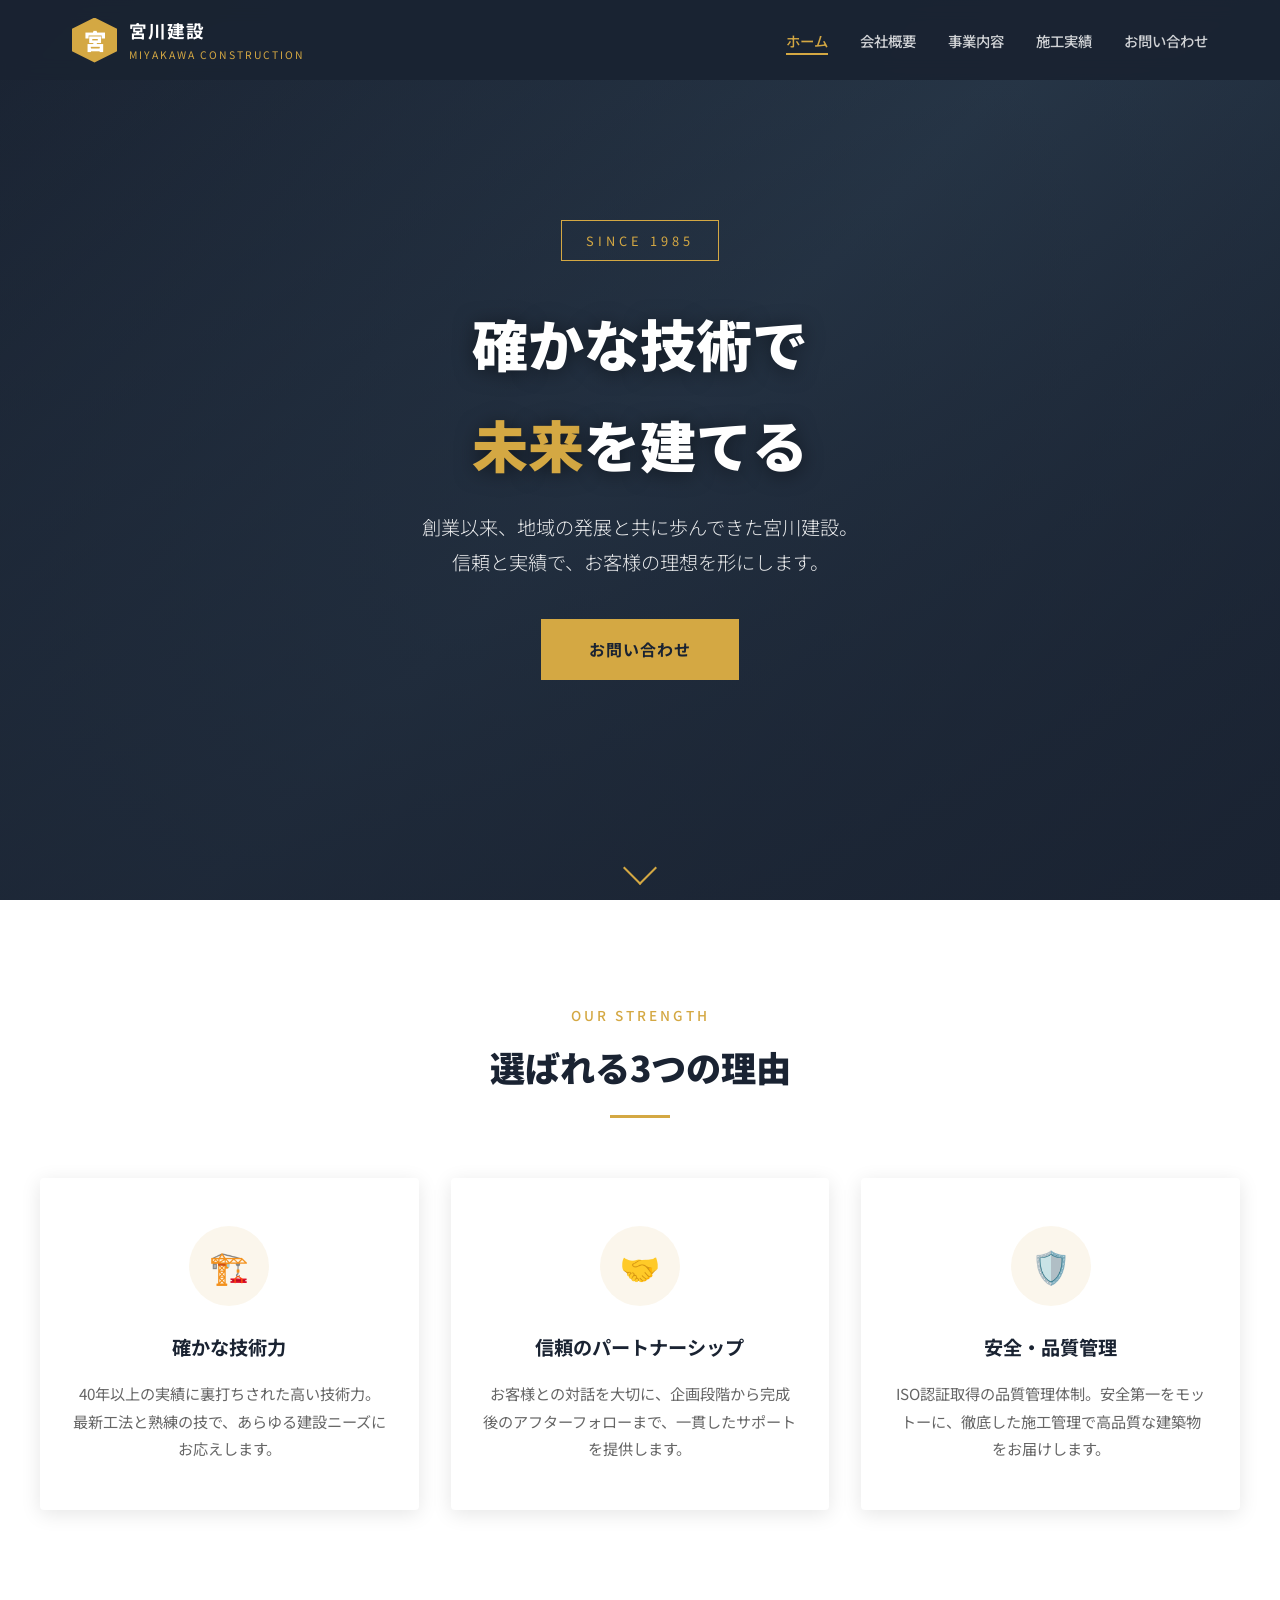
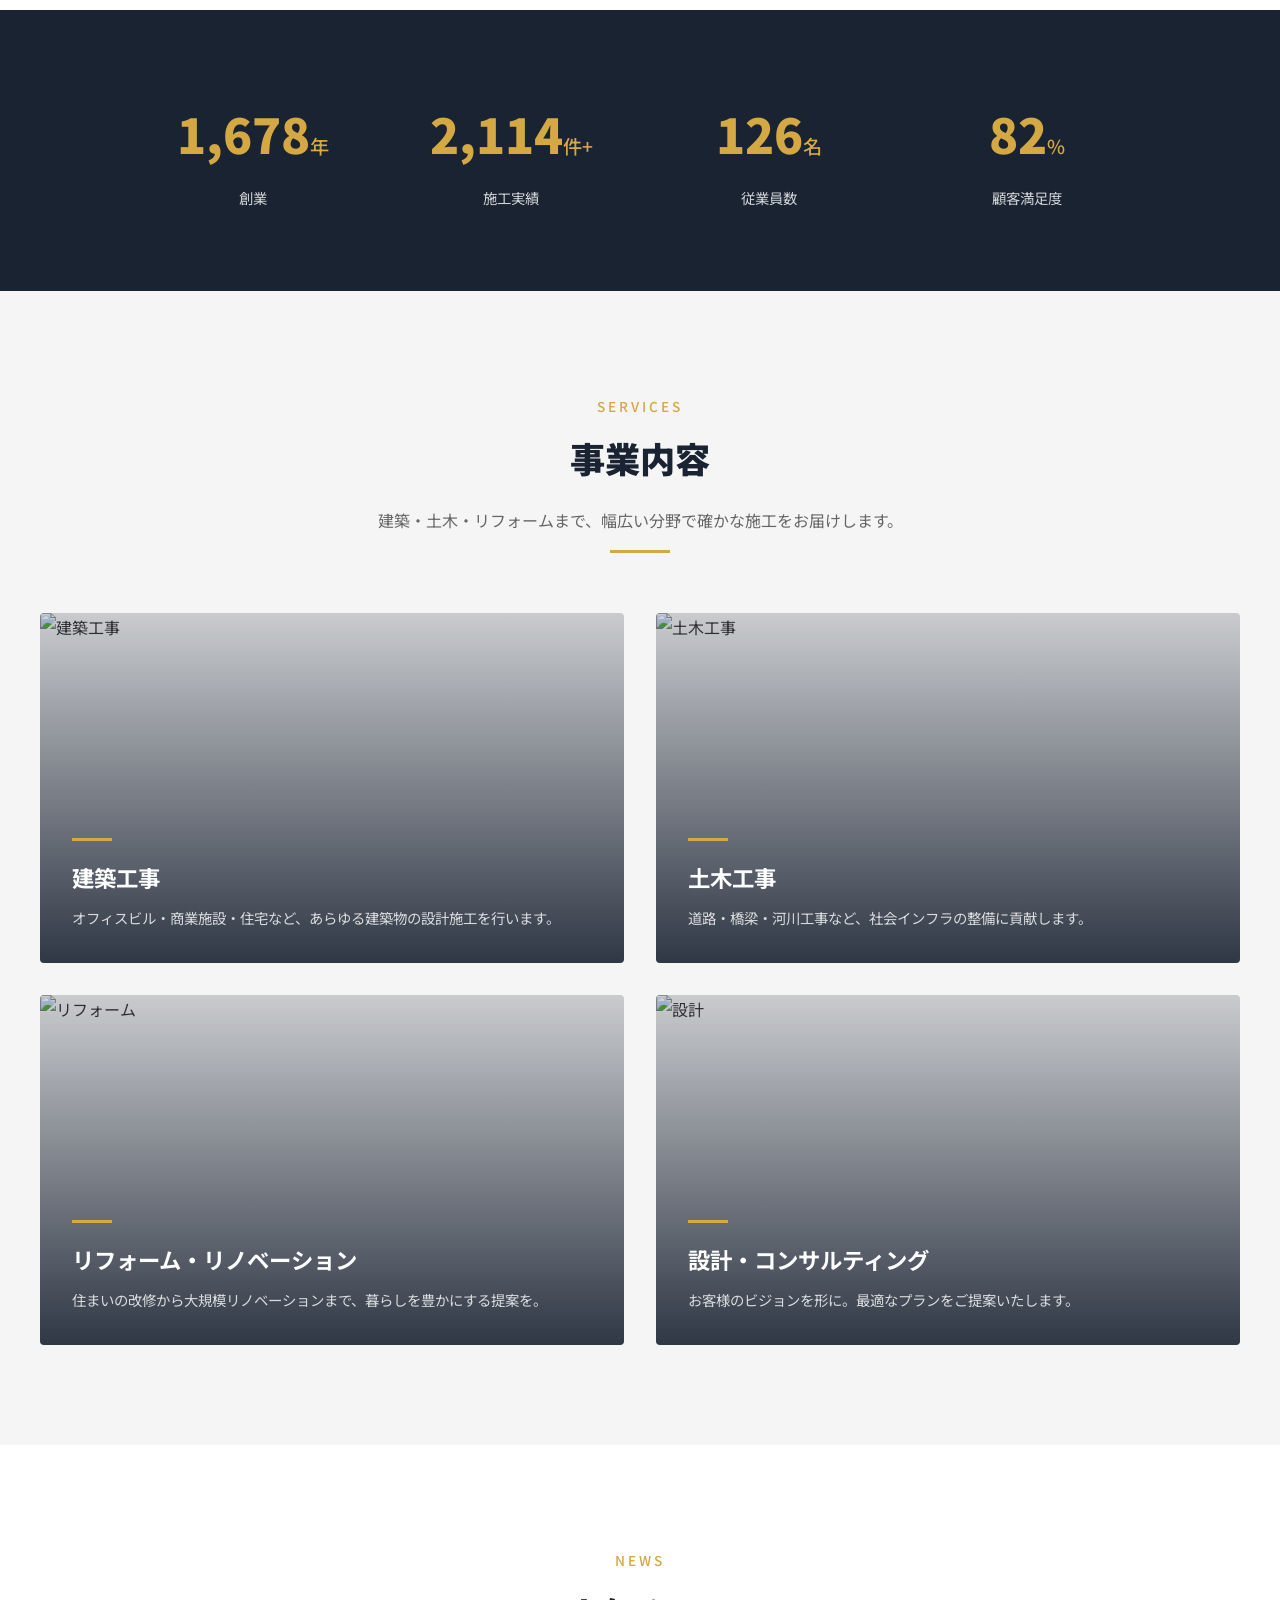
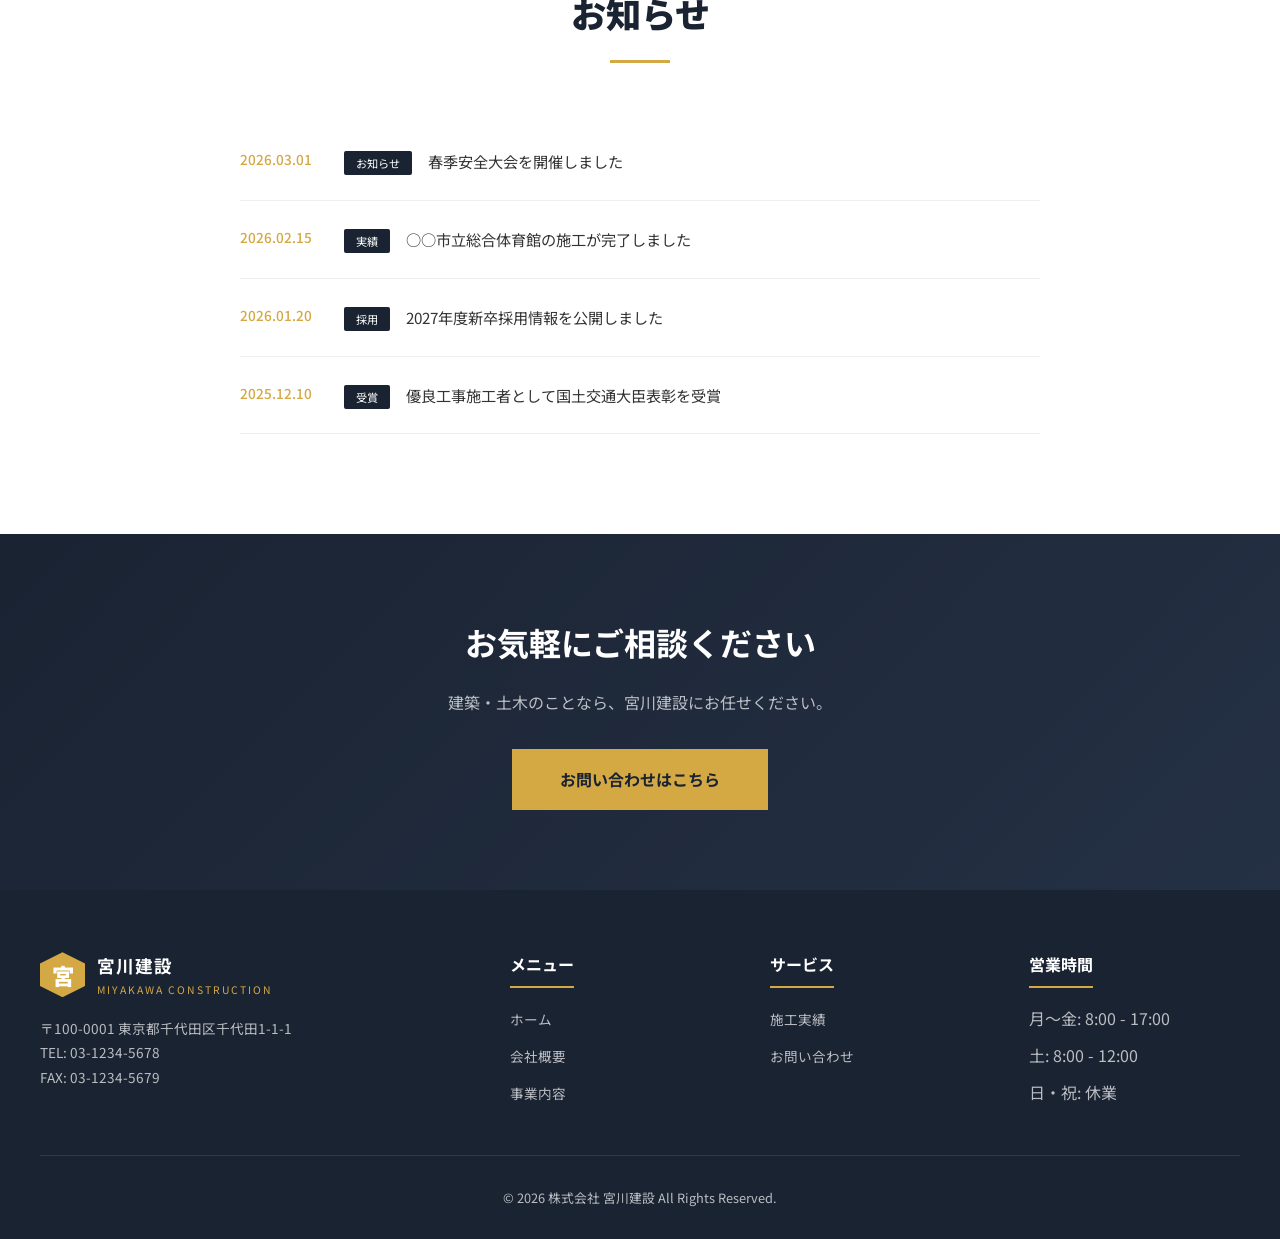
==== index.html @ 2061bc60 "建設業企業サイト - 宮川建設 初期構築" ====
<!DOCTYPE html>
<html lang="ja">
<head>
  <meta charset="UTF-8">
  <meta name="viewport" content="width=device-width, initial-scale=1.0">
  <title>株式会社 宮川建設 | 信頼と実績の建設パートナー</title>
  <meta name="description" content="株式会社宮川建設は、建築工事・土木工事・リフォームを手がける総合建設会社です。確かな技術と信頼で、お客様の理想を形にします。">
  <link rel="stylesheet" href="style.css">
</head>
<body>
  <!-- Loading -->
  <div class="loading-screen"><div class="loader"></div></div>

  <!-- Header -->
  <header>
    <div class="header-inner">
      <a href="index.html" class="logo">
        <div class="logo-icon">宮</div>
        <div>
          <div class="logo-text">宮川建設</div>
          <div class="logo-sub">MIYAKAWA CONSTRUCTION</div>
        </div>
      </a>
      <button class="hamburger" aria-label="メニュー">
        <span></span><span></span><span></span>
      </button>
      <nav>
        <ul>
          <li><a href="index.html">ホーム</a></li>
          <li><a href="about.html">会社概要</a></li>
          <li><a href="services.html">事業内容</a></li>
          <li><a href="works.html">施工実績</a></li>
          <li><a href="contact.html">お問い合わせ</a></li>
        </ul>
      </nav>
    </div>
  </header>

  <!-- Hero -->
  <section class="hero">
    <div class="hero-bg"></div>
    <video class="hero-video" autoplay muted loop playsinline poster="https://images.unsplash.com/photo-1504307651254-35680f356dfd?w=1920&q=80">
      <source src="https://cdn.coverr.co/videos/coverr-aerial-view-of-a-construction-site-1573/1080p.mp4" type="video/mp4">
    </video>
    <div class="hero-content">
      <div class="hero-label">SINCE 1985</div>
      <h1>確かな技術で<br><span>未来</span>を建てる</h1>
      <p>創業以来、地域の発展と共に歩んできた宮川建設。<br>信頼と実績で、お客様の理想を形にします。</p>
      <a href="contact.html" class="hero-btn">お問い合わせ</a>
    </div>
    <div class="scroll-indicator"><span></span></div>
  </section>

  <!-- Features -->
  <section>
    <div class="container">
      <div class="section-header fade-in">
        <div class="section-label">OUR STRENGTH</div>
        <h2>選ばれる3つの理由</h2>
        <div class="section-divider"></div>
      </div>
      <div class="features-grid">
        <div class="feature-card fade-in">
          <div class="feature-icon">🏗️</div>
          <h3>確かな技術力</h3>
          <p>40年以上の実績に裏打ちされた高い技術力。最新工法と熟練の技で、あらゆる建設ニーズにお応えします。</p>
        </div>
        <div class="feature-card fade-in">
          <div class="feature-icon">🤝</div>
          <h3>信頼のパートナーシップ</h3>
          <p>お客様との対話を大切に、企画段階から完成後のアフターフォローまで、一貫したサポートを提供します。</p>
        </div>
        <div class="feature-card fade-in">
          <div class="feature-icon">🛡️</div>
          <h3>安全・品質管理</h3>
          <p>ISO認証取得の品質管理体制。安全第一をモットーに、徹底した施工管理で高品質な建築物をお届けします。</p>
        </div>
      </div>
    </div>
  </section>

  <!-- Stats -->
  <section class="stats-section">
    <div class="stats-grid">
      <div class="stat-item fade-in">
        <div class="stat-number" data-target="1985"><span class="count">0</span><span class="unit">年</span></div>
        <div class="stat-label">創業</div>
      </div>
      <div class="stat-item fade-in">
        <div class="stat-number" data-target="2500"><span class="count">0</span><span class="unit">件+</span></div>
        <div class="stat-label">施工実績</div>
      </div>
      <div class="stat-item fade-in">
        <div class="stat-number" data-target="150"><span class="count">0</span><span class="unit">名</span></div>
        <div class="stat-label">従業員数</div>
      </div>
      <div class="stat-item fade-in">
        <div class="stat-number" data-target="98"><span class="count">0</span><span class="unit">%</span></div>
        <div class="stat-label">顧客満足度</div>
      </div>
    </div>
  </section>

  <!-- Services Preview -->
  <section class="bg-light">
    <div class="container">
      <div class="section-header fade-in">
        <div class="section-label">SERVICES</div>
        <h2>事業内容</h2>
        <p>建築・土木・リフォームまで、幅広い分野で確かな施工をお届けします。</p>
        <div class="section-divider"></div>
      </div>
      <div class="services-grid">
        <div class="service-card fade-in">
          <img src="https://images.unsplash.com/photo-1541888946425-d81bb19240f5?w=800&q=80" alt="建築工事">
          <div class="service-overlay">
            <div class="gold-line"></div>
            <h3>建築工事</h3>
            <p>オフィスビル・商業施設・住宅など、あらゆる建築物の設計施工を行います。</p>
          </div>
        </div>
        <div class="service-card fade-in">
          <img src="https://images.unsplash.com/photo-1580901368919-7738efb0f228?w=800&q=80" alt="土木工事">
          <div class="service-overlay">
            <div class="gold-line"></div>
            <h3>土木工事</h3>
            <p>道路・橋梁・河川工事など、社会インフラの整備に貢献します。</p>
          </div>
        </div>
        <div class="service-card fade-in">
          <img src="https://images.unsplash.com/photo-1585128903994-9788298932a4?w=800&q=80" alt="リフォーム">
          <div class="service-overlay">
            <div class="gold-line"></div>
            <h3>リフォーム・リノベーション</h3>
            <p>住まいの改修から大規模リノベーションまで、暮らしを豊かにする提案を。</p>
          </div>
        </div>
        <div class="service-card fade-in">
          <img src="https://images.unsplash.com/photo-1504307651254-35680f356dfd?w=800&q=80" alt="設計">
          <div class="service-overlay">
            <div class="gold-line"></div>
            <h3>設計・コンサルティング</h3>
            <p>お客様のビジョンを形に。最適なプランをご提案いたします。</p>
          </div>
        </div>
      </div>
    </div>
  </section>

  <!-- News -->
  <section>
    <div class="container">
      <div class="section-header fade-in">
        <div class="section-label">NEWS</div>
        <h2>お知らせ</h2>
        <div class="section-divider"></div>
      </div>
      <div class="news-list fade-in">
        <div class="news-item">
          <div class="news-date">2026.03.01</div>
          <div><span class="news-tag">お知らせ</span><span class="news-title">春季安全大会を開催しました</span></div>
        </div>
        <div class="news-item">
          <div class="news-date">2026.02.15</div>
          <div><span class="news-tag">実績</span><span class="news-title">○○市立総合体育館の施工が完了しました</span></div>
        </div>
        <div class="news-item">
          <div class="news-date">2026.01.20</div>
          <div><span class="news-tag">採用</span><span class="news-title">2027年度新卒採用情報を公開しました</span></div>
        </div>
        <div class="news-item">
          <div class="news-date">2025.12.10</div>
          <div><span class="news-tag">受賞</span><span class="news-title">優良工事施工者として国土交通大臣表彰を受賞</span></div>
        </div>
      </div>
    </div>
  </section>

  <!-- CTA -->
  <section class="cta-section">
    <div class="container">
      <h2 class="fade-in">お気軽にご相談ください</h2>
      <p class="fade-in">建築・土木のことなら、宮川建設にお任せください。</p>
      <a href="contact.html" class="cta-btn fade-in">お問い合わせはこちら</a>
    </div>
  </section>

  <!-- Footer -->
  <footer>
    <div class="footer-grid">
      <div class="footer-about">
        <a href="index.html" class="logo">
          <div class="logo-icon">宮</div>
          <div>
            <div class="logo-text">宮川建設</div>
            <div class="logo-sub">MIYAKAWA CONSTRUCTION</div>
          </div>
        </a>
        <p>〒100-0001 東京都千代田区千代田1-1-1<br>TEL: 03-1234-5678<br>FAX: 03-1234-5679</p>
      </div>
      <div class="footer-col">
        <h4>メニュー</h4>
        <ul>
          <li><a href="index.html">ホーム</a></li>
          <li><a href="about.html">会社概要</a></li>
          <li><a href="services.html">事業内容</a></li>
        </ul>
      </div>
      <div class="footer-col">
        <h4>サービス</h4>
        <ul>
          <li><a href="works.html">施工実績</a></li>
          <li><a href="contact.html">お問い合わせ</a></li>
        </ul>
      </div>
      <div class="footer-col">
        <h4>営業時間</h4>
        <ul>
          <li>月〜金: 8:00 - 17:00</li>
          <li>土: 8:00 - 12:00</li>
          <li>日・祝: 休業</li>
        </ul>
      </div>
    </div>
    <div class="footer-bottom">
      <p>&copy; 2026 株式会社 宮川建設 All Rights Reserved.</p>
    </div>
  </footer>

  <button class="back-to-top" aria-label="トップへ戻る">▲</button>
  <script src="main.js"></script>
</body>
</html>
---- style.css ----
@import url('https://fonts.googleapis.com/css2?family=Noto+Sans+JP:wght@300;400;500;700;900&display=swap');

:root {
  --navy: #1a2332;
  --navy-light: #243044;
  --gold: #d4a843;
  --gold-light: #e8c96a;
  --white: #ffffff;
  --gray-light: #f5f5f5;
  --gray: #888;
  --text: #333;
  --text-light: #666;
  --shadow: 0 4px 20px rgba(0,0,0,0.1);
  --transition: 0.3s ease;
}

* { margin: 0; padding: 0; box-sizing: border-box; }

html { scroll-behavior: smooth; }

body {
  font-family: 'Noto Sans JP', sans-serif;
  color: var(--text);
  line-height: 1.8;
  overflow-x: hidden;
}

/* ===== LOADING ===== */
.loading-screen {
  position: fixed; top: 0; left: 0; width: 100%; height: 100%;
  background: var(--navy);
  display: flex; align-items: center; justify-content: center;
  z-index: 10000;
  transition: opacity 0.5s, visibility 0.5s;
}
.loading-screen.hidden { opacity: 0; visibility: hidden; }
.loader {
  width: 50px; height: 50px;
  border: 4px solid rgba(212,168,67,0.3);
  border-top-color: var(--gold);
  border-radius: 50%;
  animation: spin 0.8s linear infinite;
}
@keyframes spin { to { transform: rotate(360deg); } }

/* ===== HEADER ===== */
header {
  position: fixed; top: 0; width: 100%; z-index: 1000;
  background: rgba(26,35,50,0.95);
  backdrop-filter: blur(10px);
  transition: var(--transition);
}
header.scrolled { box-shadow: 0 2px 20px rgba(0,0,0,0.3); }

.header-inner {
  max-width: 1200px; margin: 0 auto;
  display: flex; align-items: center; justify-content: space-between;
  padding: 0 2rem; height: 80px;
}

.logo {
  display: flex; align-items: center; gap: 12px;
  text-decoration: none; color: var(--white);
}
.logo-icon {
  width: 45px; height: 45px;
  background: var(--gold);
  display: flex; align-items: center; justify-content: center;
  font-size: 1.4rem; font-weight: 900;
  clip-path: polygon(50% 0%, 100% 25%, 100% 75%, 50% 100%, 0% 75%, 0% 25%);
}
.logo-text { font-size: 1.1rem; font-weight: 700; letter-spacing: 1px; }
.logo-sub { font-size: 0.65rem; color: var(--gold); letter-spacing: 2px; }

nav ul {
  display: flex; list-style: none; gap: 2rem;
}
nav a {
  color: rgba(255,255,255,0.8); text-decoration: none;
  font-size: 0.9rem; font-weight: 500;
  position: relative; transition: var(--transition);
}
nav a::after {
  content: ''; position: absolute; bottom: -4px; left: 0;
  width: 0; height: 2px; background: var(--gold);
  transition: var(--transition);
}
nav a:hover, nav a.active { color: var(--gold); }
nav a:hover::after, nav a.active::after { width: 100%; }

.hamburger {
  display: none; flex-direction: column; gap: 5px;
  background: none; border: none; cursor: pointer; padding: 5px;
}
.hamburger span {
  width: 25px; height: 2px; background: var(--white);
  transition: var(--transition);
}
.hamburger.active span:nth-child(1) { transform: rotate(45deg) translate(5px, 5px); }
.hamburger.active span:nth-child(2) { opacity: 0; }
.hamburger.active span:nth-child(3) { transform: rotate(-45deg) translate(5px, -5px); }

/* ===== HERO ===== */
.hero {
  position: relative; height: 100vh; min-height: 600px;
  display: flex; align-items: center; justify-content: center;
  overflow: hidden; color: var(--white); text-align: center;
}
.hero-bg {
  position: absolute; top: 0; left: 0; width: 100%; height: 100%;
  background: linear-gradient(135deg, #1a2332 0%, #2c3e50 50%, #1a2332 100%);
  z-index: 0;
}
.hero-bg::before {
  content: ''; position: absolute; top: 0; left: 0; width: 100%; height: 100%;
  background: url('https://images.unsplash.com/photo-1504307651254-35680f356dfd?w=1920&q=80') center/cover;
  opacity: 0.4;
}
.hero-bg::after {
  content: ''; position: absolute; top: 0; left: 0; width: 100%; height: 100%;
  background: linear-gradient(to bottom, rgba(26,35,50,0.3), rgba(26,35,50,0.8));
}
.hero-video {
  position: absolute; top: 50%; left: 50%;
  min-width: 100%; min-height: 100%;
  transform: translate(-50%, -50%);
  object-fit: cover; opacity: 0.35; z-index: 0;
}
.hero-content { position: relative; z-index: 1; padding: 0 2rem; }
.hero-label {
  display: inline-block; padding: 8px 24px;
  border: 1px solid var(--gold); color: var(--gold);
  font-size: 0.8rem; letter-spacing: 4px; margin-bottom: 2rem;
}
.hero h1 {
  font-size: 3.5rem; font-weight: 900; margin-bottom: 1rem;
  text-shadow: 0 2px 20px rgba(0,0,0,0.5);
}
.hero h1 span { color: var(--gold); }
.hero p {
  font-size: 1.2rem; font-weight: 300; max-width: 600px;
  margin: 0 auto 2.5rem; opacity: 0.9;
}
.hero-btn {
  display: inline-block; padding: 16px 48px;
  background: var(--gold); color: var(--navy);
  text-decoration: none; font-weight: 700;
  font-size: 1rem; letter-spacing: 1px;
  transition: var(--transition);
}
.hero-btn:hover {
  background: var(--gold-light);
  transform: translateY(-2px);
  box-shadow: 0 8px 25px rgba(212,168,67,0.4);
}
.scroll-indicator {
  position: absolute; bottom: 30px; left: 50%;
  transform: translateX(-50%); z-index: 1;
  animation: bounce 2s infinite;
}
.scroll-indicator span {
  display: block; width: 24px; height: 24px;
  border-right: 2px solid var(--gold);
  border-bottom: 2px solid var(--gold);
  transform: rotate(45deg); margin: -10px;
}
@keyframes bounce {
  0%, 20%, 50%, 80%, 100% { transform: translateX(-50%) translateY(0); }
  40% { transform: translateX(-50%) translateY(-10px); }
  60% { transform: translateX(-50%) translateY(-5px); }
}

/* ===== PAGE HERO ===== */
.page-hero {
  height: 45vh; min-height: 350px;
  display: flex; align-items: center; justify-content: center;
  text-align: center; color: var(--white);
  position: relative; overflow: hidden;
}
.page-hero-bg {
  position: absolute; top: 0; left: 0; width: 100%; height: 100%;
  background: var(--navy); z-index: 0;
}
.page-hero-bg::before {
  content: ''; position: absolute; top: 0; left: 0; width: 100%; height: 100%;
  background-size: cover; background-position: center;
  opacity: 0.3;
}
.page-hero-bg.about::before { background-image: url('https://images.unsplash.com/photo-1486406146926-c627a92ad1ab?w=1920&q=80'); }
.page-hero-bg.services::before { background-image: url('https://images.unsplash.com/photo-1581094794329-c8112a89af12?w=1920&q=80'); }
.page-hero-bg.works::before { background-image: url('https://images.unsplash.com/photo-1503387762-592deb58ef4e?w=1920&q=80'); }
.page-hero-bg.contact::before { background-image: url('https://images.unsplash.com/photo-1497366216548-37526070297c?w=1920&q=80'); }

.page-hero-content { position: relative; z-index: 1; }
.page-hero h1 { font-size: 2.8rem; font-weight: 900; margin-bottom: 0.5rem; }
.page-hero .breadcrumb {
  font-size: 0.9rem; color: var(--gold);
}
.page-hero .breadcrumb a { color: rgba(255,255,255,0.7); text-decoration: none; }
.page-hero .breadcrumb a:hover { color: var(--gold); }

/* ===== SECTIONS ===== */
section { padding: 100px 2rem; }
.section-header { text-align: center; margin-bottom: 60px; }
.section-label {
  display: inline-block; color: var(--gold);
  font-size: 0.85rem; letter-spacing: 3px;
  font-weight: 500; margin-bottom: 8px;
}
.section-header h2 {
  font-size: 2.2rem; font-weight: 900; color: var(--navy);
  margin-bottom: 16px;
}
.section-header p { color: var(--text-light); max-width: 600px; margin: 0 auto; }
.section-divider {
  width: 60px; height: 3px;
  background: var(--gold); margin: 16px auto 0;
}
.container { max-width: 1200px; margin: 0 auto; }

.bg-light { background: var(--gray-light); }
.bg-navy { background: var(--navy); color: var(--white); }
.bg-navy .section-header h2 { color: var(--white); }
.bg-navy .section-header p { color: rgba(255,255,255,0.7); }

/* ===== FEATURES ===== */
.features-grid {
  display: grid; grid-template-columns: repeat(3, 1fr); gap: 2rem;
}
.feature-card {
  background: var(--white); padding: 3rem 2rem;
  text-align: center; box-shadow: var(--shadow);
  transition: var(--transition); border-radius: 4px;
  position: relative; overflow: hidden;
}
.feature-card::before {
  content: ''; position: absolute; top: 0; left: 0;
  width: 100%; height: 4px; background: var(--gold);
  transform: scaleX(0); transition: var(--transition);
}
.feature-card:hover { transform: translateY(-8px); }
.feature-card:hover::before { transform: scaleX(1); }
.feature-icon {
  width: 80px; height: 80px; margin: 0 auto 1.5rem;
  background: rgba(212,168,67,0.1);
  border-radius: 50%; display: flex;
  align-items: center; justify-content: center;
  font-size: 2rem;
}
.feature-card h3 { font-size: 1.2rem; margin-bottom: 1rem; color: var(--navy); }
.feature-card p { color: var(--text-light); font-size: 0.95rem; }

/* ===== STATS ===== */
.stats-section { background: var(--navy); padding: 80px 2rem; }
.stats-grid {
  display: grid; grid-template-columns: repeat(4, 1fr); gap: 2rem;
  max-width: 1000px; margin: 0 auto; text-align: center;
}
.stat-item { color: var(--white); }
.stat-number {
  font-size: 3rem; font-weight: 900; color: var(--gold);
  display: block;
}
.stat-number .unit { font-size: 1.2rem; font-weight: 500; }
.stat-label { font-size: 0.9rem; opacity: 0.8; margin-top: 8px; }

/* ===== NEWS ===== */
.news-list { max-width: 800px; margin: 0 auto; }
.news-item {
  display: flex; gap: 2rem; padding: 1.5rem 0;
  border-bottom: 1px solid #eee;
  transition: var(--transition);
}
.news-item:hover { padding-left: 1rem; }
.news-date { color: var(--gold); font-size: 0.85rem; white-space: nowrap; font-weight: 500; }
.news-tag {
  display: inline-block; padding: 2px 12px;
  background: var(--navy); color: var(--white);
  font-size: 0.7rem; border-radius: 2px; margin-right: 1rem;
}
.news-title { color: var(--text); font-size: 0.95rem; }

/* ===== ABOUT ===== */
.about-grid {
  display: grid; grid-template-columns: 1fr 1fr; gap: 4rem;
  align-items: center; margin-bottom: 80px;
}
.about-image {
  width: 100%; height: 400px; object-fit: cover;
  box-shadow: var(--shadow);
}
.about-text h3 { font-size: 1.5rem; color: var(--navy); margin-bottom: 1rem; }
.about-text p { color: var(--text-light); margin-bottom: 1.5rem; }

.philosophy-grid {
  display: grid; grid-template-columns: repeat(3, 1fr); gap: 2rem;
}
.philosophy-card {
  text-align: center; padding: 2.5rem 1.5rem;
  border: 1px solid #eee; transition: var(--transition);
}
.philosophy-card:hover { border-color: var(--gold); transform: translateY(-4px); }
.philosophy-card .number {
  font-size: 2rem; font-weight: 900; color: var(--gold);
  display: block; margin-bottom: 1rem;
}
.philosophy-card h3 { font-size: 1.1rem; color: var(--navy); margin-bottom: 0.8rem; }
.philosophy-card p { font-size: 0.9rem; color: var(--text-light); }

.timeline { max-width: 700px; margin: 0 auto; position: relative; padding-left: 40px; }
.timeline::before {
  content: ''; position: absolute; left: 15px; top: 0;
  width: 2px; height: 100%; background: var(--gold);
}
.timeline-item { margin-bottom: 2rem; position: relative; }
.timeline-item::before {
  content: ''; position: absolute; left: -33px; top: 6px;
  width: 14px; height: 14px;
  background: var(--gold); border-radius: 50%;
  border: 3px solid var(--white);
  box-shadow: 0 0 0 2px var(--gold);
}
.timeline-year { font-size: 1.1rem; font-weight: 700; color: var(--gold); }
.timeline-text { color: var(--text-light); font-size: 0.95rem; }

/* ===== SERVICES ===== */
.services-grid {
  display: grid; grid-template-columns: repeat(2, 1fr); gap: 2rem;
}
.service-card {
  position: relative; height: 350px; overflow: hidden;
  border-radius: 4px; cursor: pointer;
}
.service-card img {
  width: 100%; height: 100%; object-fit: cover;
  transition: transform 0.6s;
}
.service-card:hover img { transform: scale(1.1); }
.service-overlay {
  position: absolute; top: 0; left: 0; width: 100%; height: 100%;
  background: linear-gradient(to top, rgba(26,35,50,0.9), rgba(26,35,50,0.2));
  display: flex; flex-direction: column;
  justify-content: flex-end; padding: 2rem;
  color: var(--white); transition: var(--transition);
}
.service-card:hover .service-overlay { background: linear-gradient(to top, rgba(26,35,50,0.95), rgba(26,35,50,0.4)); }
.service-overlay h3 { font-size: 1.4rem; margin-bottom: 0.5rem; }
.service-overlay p { font-size: 0.9rem; opacity: 0.8; }
.service-overlay .gold-line {
  width: 40px; height: 3px; background: var(--gold);
  margin-bottom: 1rem; transition: var(--transition);
}
.service-card:hover .gold-line { width: 80px; }

/* ===== WORKS GALLERY ===== */
.works-filter {
  display: flex; justify-content: center; gap: 1rem;
  margin-bottom: 3rem; flex-wrap: wrap;
}
.filter-btn {
  padding: 8px 24px; background: none;
  border: 1px solid #ddd; cursor: pointer;
  font-family: 'Noto Sans JP', sans-serif;
  font-size: 0.9rem; transition: var(--transition);
}
.filter-btn.active, .filter-btn:hover {
  background: var(--navy); color: var(--white); border-color: var(--navy);
}
.works-grid {
  display: grid; grid-template-columns: repeat(3, 1fr); gap: 1.5rem;
}
.work-item {
  position: relative; height: 280px; overflow: hidden;
  border-radius: 4px; cursor: pointer;
}
.work-item img {
  width: 100%; height: 100%; object-fit: cover;
  transition: transform 0.6s;
}
.work-item:hover img { transform: scale(1.1); }
.work-info {
  position: absolute; bottom: 0; left: 0; width: 100%;
  padding: 1.5rem; color: var(--white);
  background: linear-gradient(transparent, rgba(26,35,50,0.9));
  transform: translateY(100%); transition: var(--transition);
}
.work-item:hover .work-info { transform: translateY(0); }
.work-info h3 { font-size: 1rem; margin-bottom: 4px; }
.work-info p { font-size: 0.8rem; color: var(--gold); }

/* ===== CONTACT ===== */
.contact-grid {
  display: grid; grid-template-columns: 1fr 1fr; gap: 4rem;
}
.contact-info-card {
  display: flex; gap: 1rem; margin-bottom: 2rem;
  padding: 1.5rem; background: var(--gray-light);
  border-radius: 4px;
}
.contact-info-card .icon {
  width: 50px; height: 50px; background: var(--navy);
  color: var(--gold); display: flex; align-items: center;
  justify-content: center; font-size: 1.2rem;
  border-radius: 50%; flex-shrink: 0;
}
.contact-info-card h4 { font-size: 0.95rem; color: var(--navy); margin-bottom: 4px; }
.contact-info-card p { font-size: 0.9rem; color: var(--text-light); }

.form-group { margin-bottom: 1.5rem; }
.form-group label {
  display: block; font-size: 0.9rem; font-weight: 500;
  margin-bottom: 6px; color: var(--navy);
}
.form-group label .required {
  color: #e74c3c; font-size: 0.75rem; margin-left: 4px;
}
.form-group input, .form-group textarea, .form-group select {
  width: 100%; padding: 12px 16px;
  border: 1px solid #ddd; font-family: 'Noto Sans JP', sans-serif;
  font-size: 0.95rem; transition: var(--transition);
  border-radius: 4px; background: var(--white);
}
.form-group input:focus, .form-group textarea:focus, .form-group select:focus {
  outline: none; border-color: var(--gold);
  box-shadow: 0 0 0 3px rgba(212,168,67,0.15);
}
.form-group textarea { height: 150px; resize: vertical; }
.submit-btn {
  display: inline-block; padding: 16px 48px;
  background: var(--navy); color: var(--white);
  border: none; cursor: pointer;
  font-family: 'Noto Sans JP', sans-serif;
  font-size: 1rem; font-weight: 700;
  letter-spacing: 1px; transition: var(--transition);
}
.submit-btn:hover {
  background: var(--gold); color: var(--navy);
  transform: translateY(-2px);
}

.map-container {
  width: 100%; height: 400px; margin-top: 60px;
  background: var(--gray-light);
  border-radius: 4px; overflow: hidden;
}
.map-container iframe { width: 100%; height: 100%; border: none; }

/* ===== FOOTER ===== */
footer {
  background: var(--navy); color: rgba(255,255,255,0.7);
  padding: 60px 2rem 30px;
}
.footer-grid {
  display: grid; grid-template-columns: 2fr 1fr 1fr 1fr;
  gap: 3rem; max-width: 1200px; margin: 0 auto;
  margin-bottom: 40px;
}
.footer-about .logo { margin-bottom: 1rem; }
.footer-about p { font-size: 0.85rem; line-height: 1.8; }
.footer-col h4 {
  color: var(--white); font-size: 1rem; margin-bottom: 1rem;
  padding-bottom: 8px; border-bottom: 2px solid var(--gold);
  display: inline-block;
}
.footer-col ul { list-style: none; }
.footer-col li { margin-bottom: 8px; }
.footer-col a {
  color: rgba(255,255,255,0.7); text-decoration: none;
  font-size: 0.85rem; transition: var(--transition);
}
.footer-col a:hover { color: var(--gold); padding-left: 4px; }
.footer-bottom {
  text-align: center; padding-top: 30px;
  border-top: 1px solid rgba(255,255,255,0.1);
  max-width: 1200px; margin: 0 auto;
}
.footer-bottom p { font-size: 0.8rem; }

/* ===== BACK TO TOP ===== */
.back-to-top {
  position: fixed; bottom: 30px; right: 30px;
  width: 50px; height: 50px;
  background: var(--gold); color: var(--navy);
  border: none; cursor: pointer;
  font-size: 1.2rem; display: flex;
  align-items: center; justify-content: center;
  opacity: 0; visibility: hidden;
  transition: var(--transition); z-index: 999;
  box-shadow: 0 4px 15px rgba(212,168,67,0.4);
}
.back-to-top.visible { opacity: 1; visibility: visible; }
.back-to-top:hover { background: var(--gold-light); transform: translateY(-3px); }

/* ===== ANIMATIONS ===== */
.fade-in {
  opacity: 0; transform: translateY(30px);
  transition: opacity 0.8s, transform 0.8s;
}
.fade-in.visible { opacity: 1; transform: translateY(0); }
.fade-in-left {
  opacity: 0; transform: translateX(-30px);
  transition: opacity 0.8s, transform 0.8s;
}
.fade-in-left.visible { opacity: 1; transform: translateX(0); }
.fade-in-right {
  opacity: 0; transform: translateX(30px);
  transition: opacity 0.8s, transform 0.8s;
}
.fade-in-right.visible { opacity: 1; transform: translateX(0); }

/* ===== CTA ===== */
.cta-section {
  background: linear-gradient(135deg, var(--navy) 0%, var(--navy-light) 100%);
  text-align: center; padding: 80px 2rem;
}
.cta-section h2 { color: var(--white); font-size: 2rem; margin-bottom: 1rem; }
.cta-section p { color: rgba(255,255,255,0.7); margin-bottom: 2rem; }
.cta-btn {
  display: inline-block; padding: 16px 48px;
  background: var(--gold); color: var(--navy);
  text-decoration: none; font-weight: 700;
  transition: var(--transition);
}
.cta-btn:hover {
  background: var(--gold-light);
  transform: translateY(-2px);
  box-shadow: 0 8px 25px rgba(212,168,67,0.4);
}

/* ===== RESPONSIVE ===== */
@media (max-width: 968px) {
  .hamburger { display: flex; }
  nav {
    position: fixed; top: 80px; left: 0; width: 100%;
    background: var(--navy); padding: 2rem;
    transform: translateX(100%); transition: var(--transition);
  }
  nav.open { transform: translateX(0); }
  nav ul { flex-direction: column; gap: 1.5rem; }
  .features-grid, .philosophy-grid { grid-template-columns: 1fr; }
  .stats-grid { grid-template-columns: repeat(2, 1fr); }
  .about-grid, .contact-grid { grid-template-columns: 1fr; }
  .services-grid { grid-template-columns: 1fr; }
  .works-grid { grid-template-columns: repeat(2, 1fr); }
  .footer-grid { grid-template-columns: 1fr 1fr; }
  .hero h1 { font-size: 2.2rem; }
  .page-hero h1 { font-size: 2rem; }
}
@media (max-width: 576px) {
  .works-grid { grid-template-columns: 1fr; }
  .stats-grid { grid-template-columns: 1fr 1fr; }
  .footer-grid { grid-template-columns: 1fr; }
  .hero h1 { font-size: 1.8rem; }
  .news-item { flex-direction: column; gap: 0.5rem; }
}
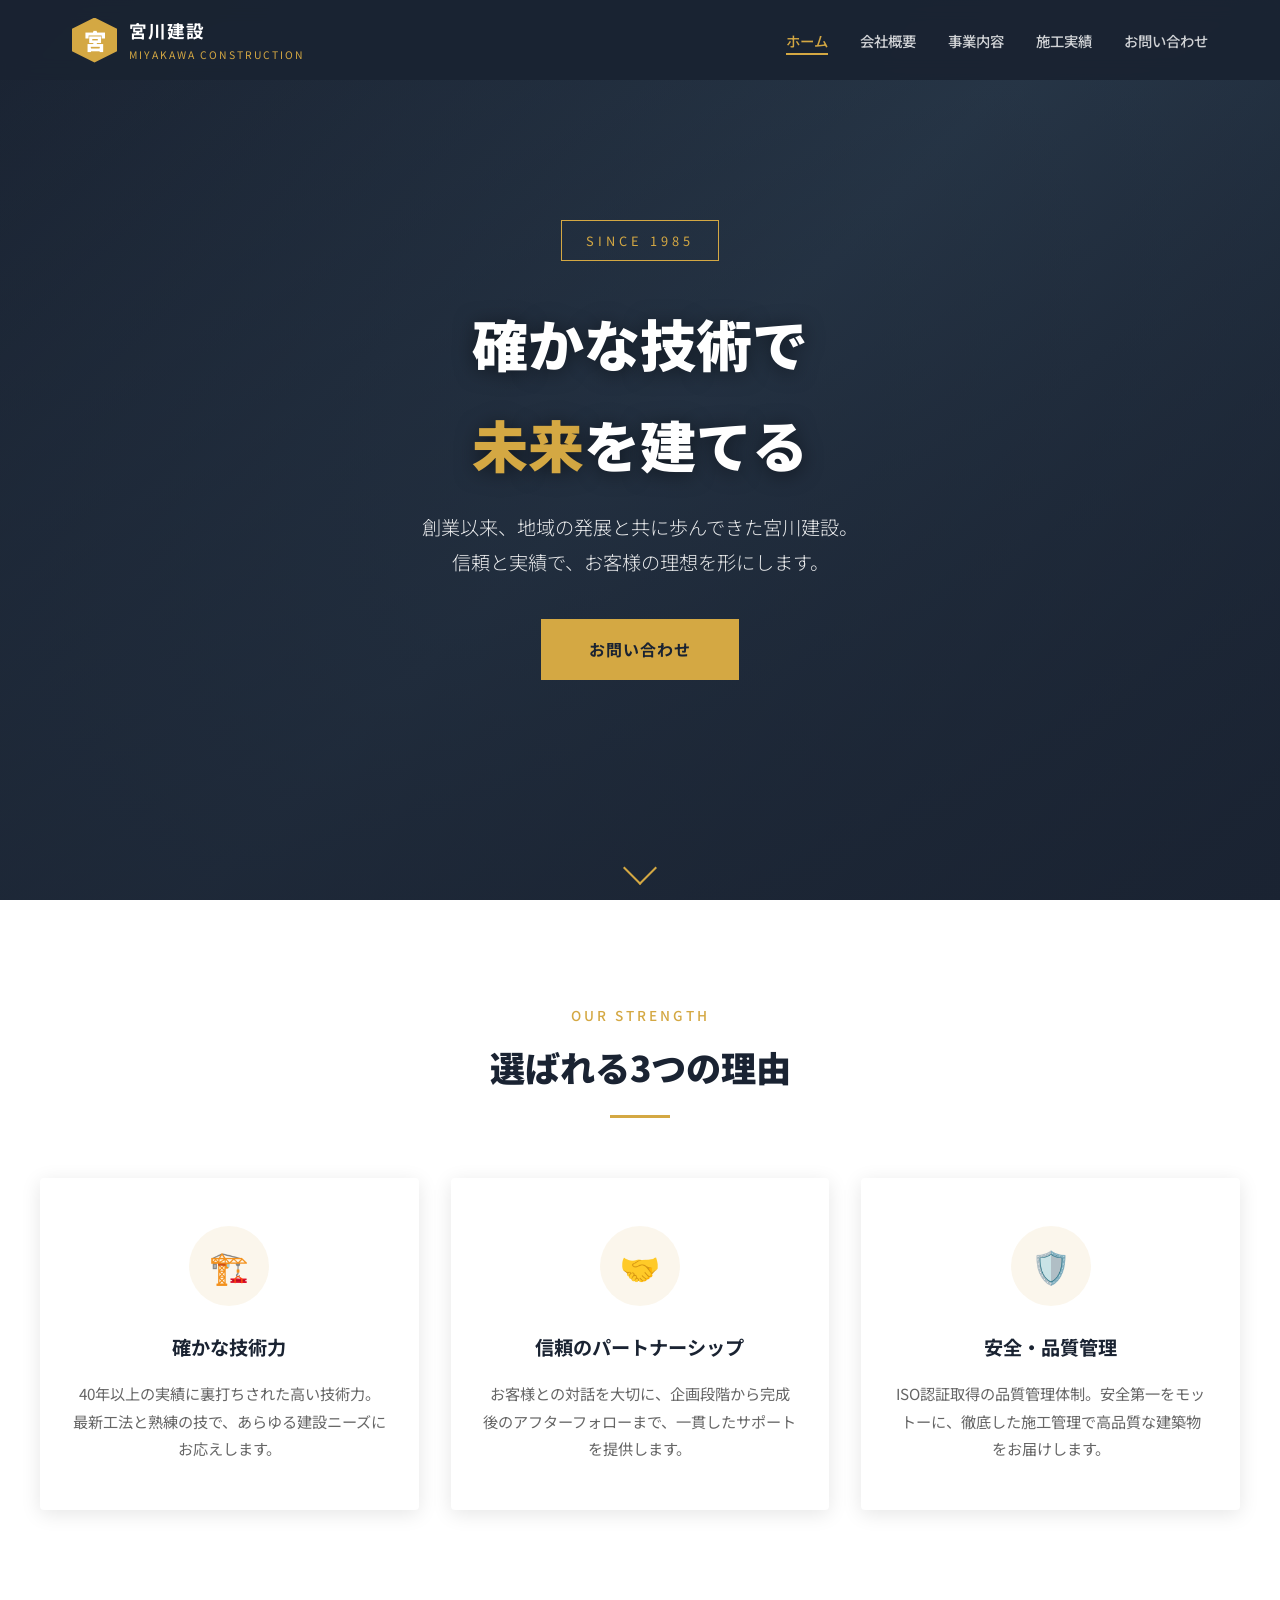
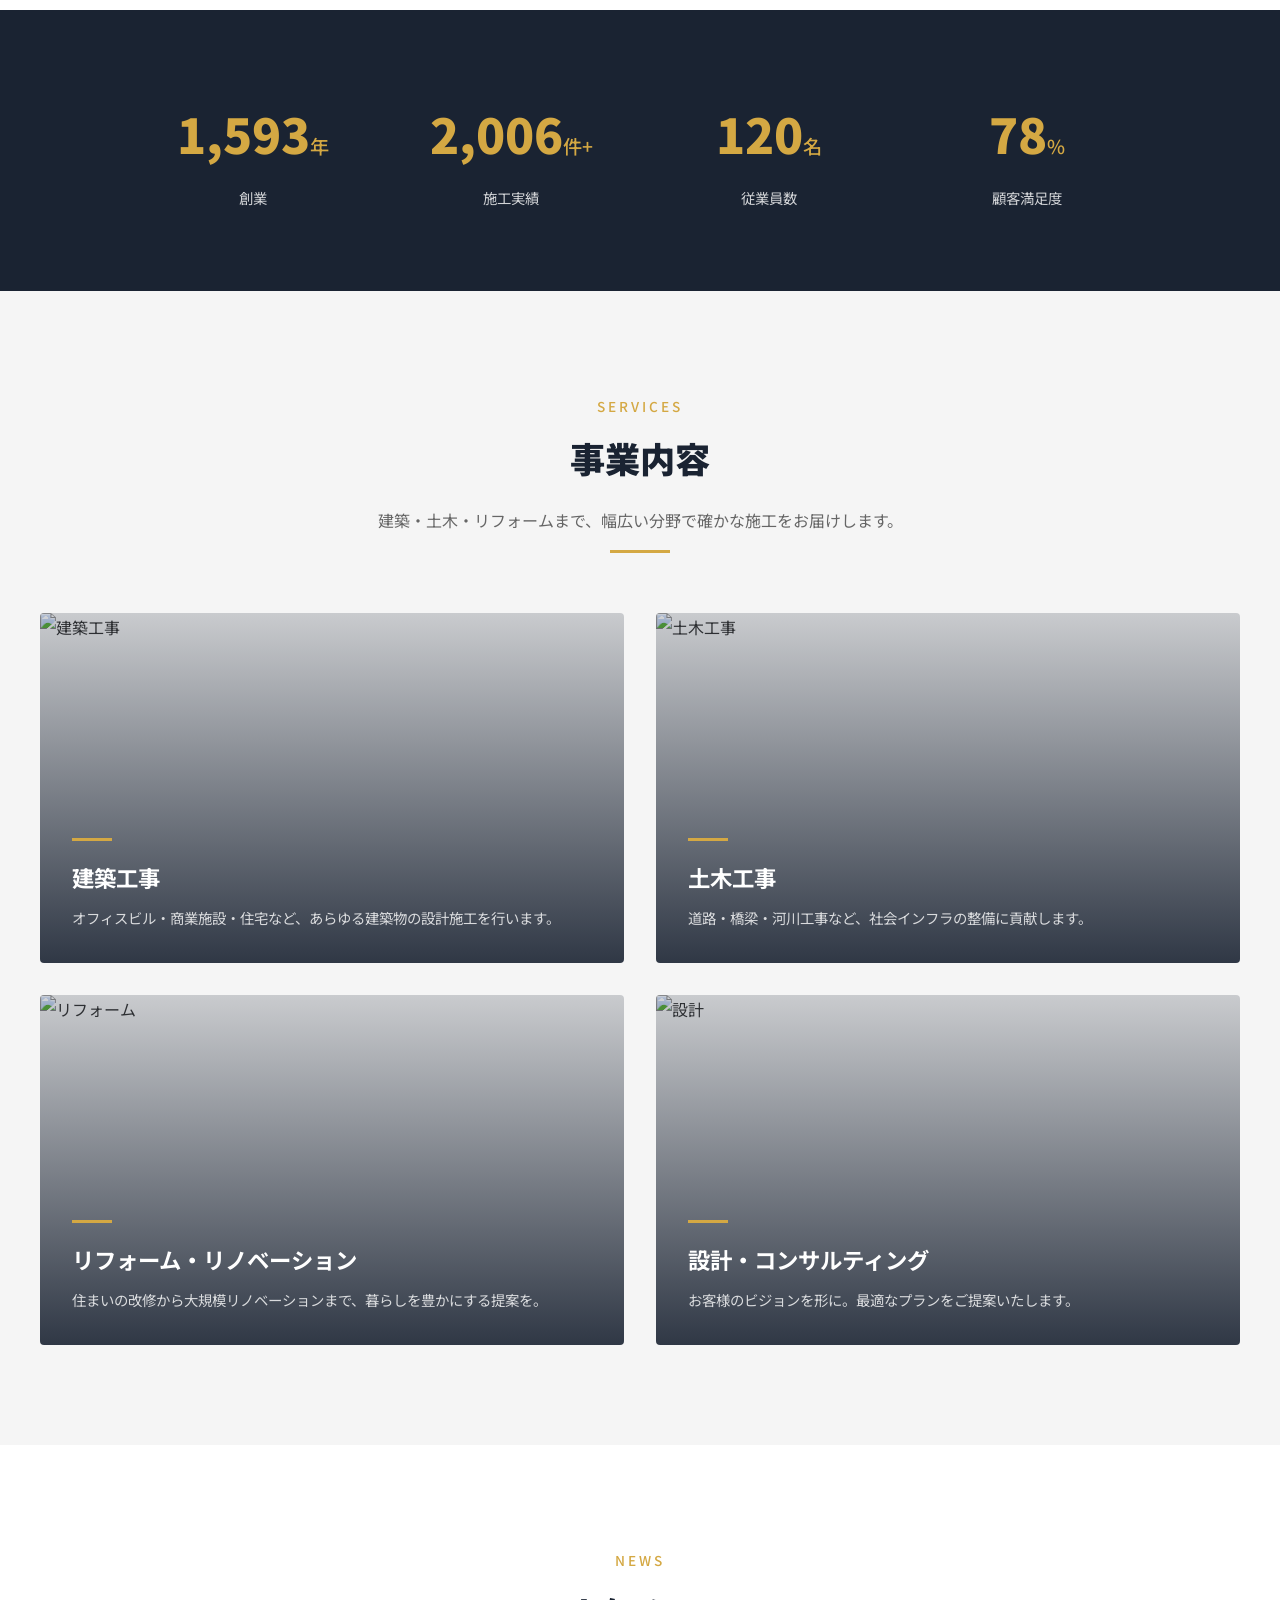
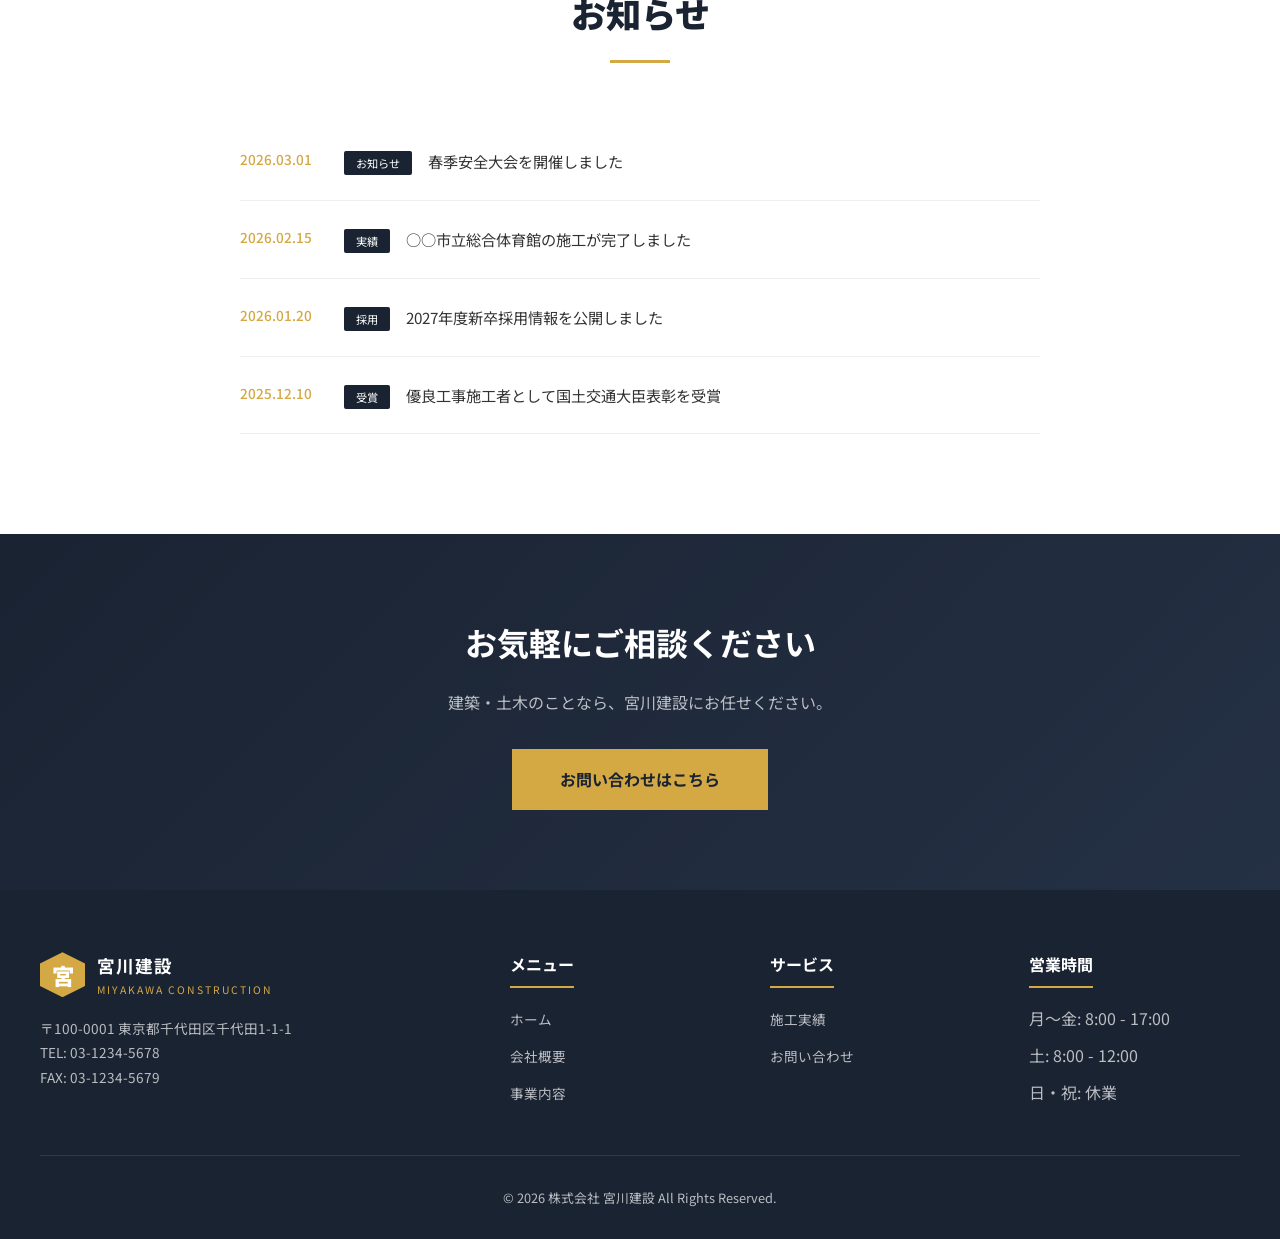
==== commit fd8049ff: "feat: ヒーローセクションの動画をVeo3生成動画に置き換え - Veo 3 AIで建設現場のシネマティック動画を生成 - 外部CDN動画からローカルファイルに変更 - ゴールデンアワーの建設現場" ====
--- a/index.html
+++ b/index.html
@@ -40,7 +40,7 @@
   <section class="hero">
     <div class="hero-bg"></div>
     <video class="hero-video" autoplay muted loop playsinline poster="https://images.unsplash.com/photo-1504307651254-35680f356dfd?w=1920&q=80">
-      <source src="https://cdn.coverr.co/videos/coverr-aerial-view-of-a-construction-site-1573/1080p.mp4" type="video/mp4">
+      <source src="hero_video.mp4" type="video/mp4">
     </video>
     <div class="hero-content">
       <div class="hero-label">SINCE 1985</div>
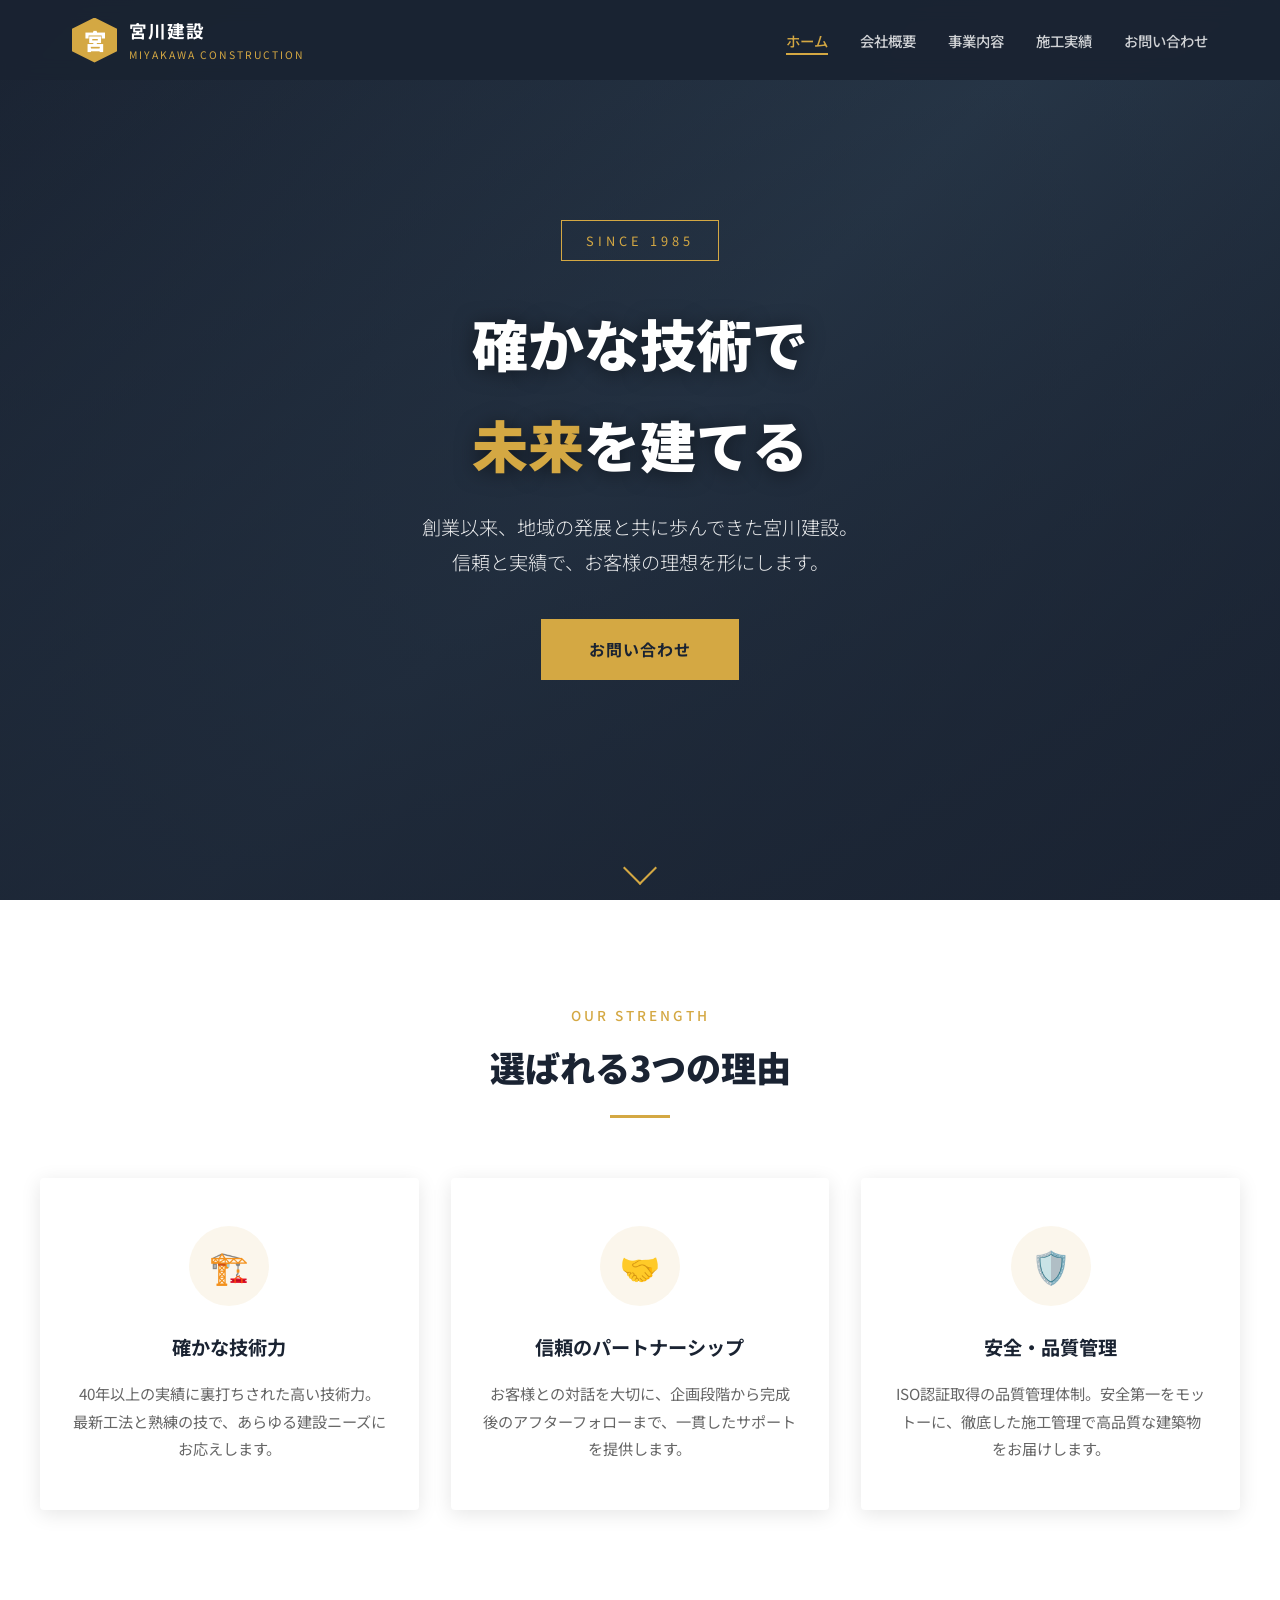
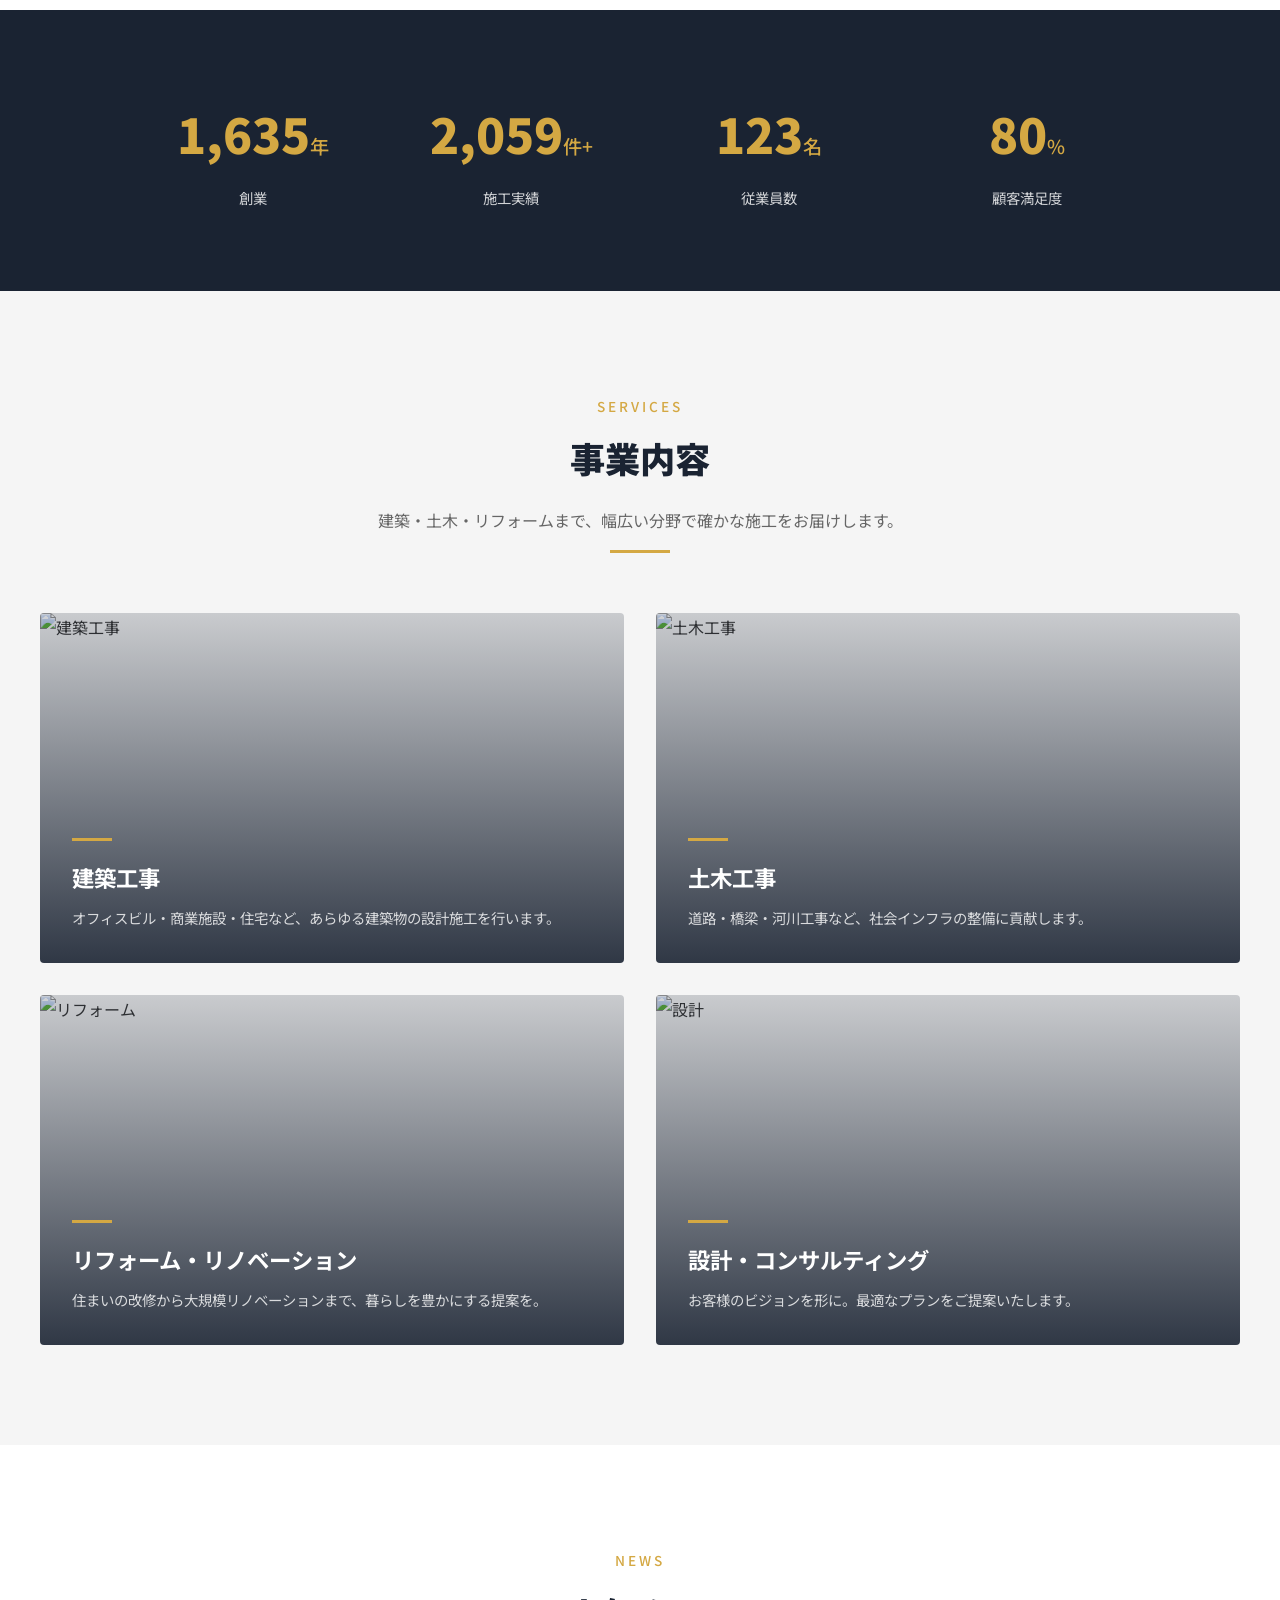
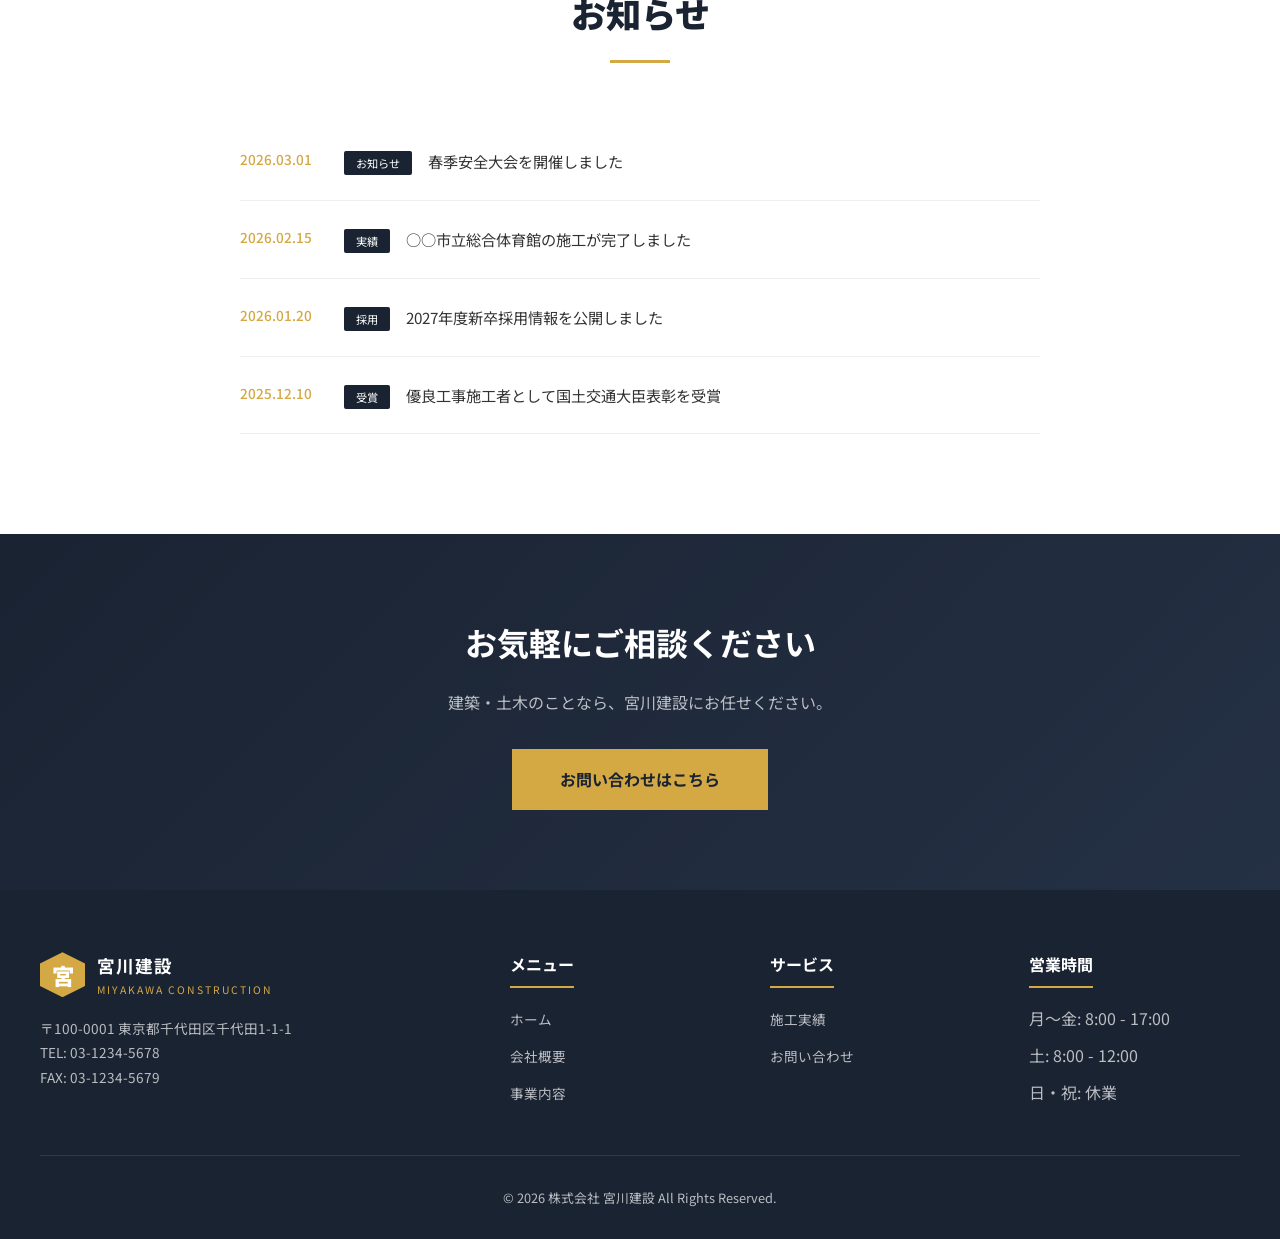
==== commit 0cb2dabc: "Remove all hero background images, video only" ====
--- a/index.html
+++ b/index.html
@@ -39,7 +39,7 @@
   <!-- Hero -->
   <section class="hero">
     <div class="hero-bg"></div>
-    <video class="hero-video" autoplay muted loop playsinline poster="https://images.unsplash.com/photo-1504307651254-35680f356dfd?w=1920&q=80">
+    <video class="hero-video" autoplay muted loop playsinline>
       <source src="hero_video.mp4" type="video/mp4">
     </video>
     <div class="hero-content">
--- a/style.css
+++ b/style.css
@@ -113,8 +113,8 @@
 }
 .hero-bg::before {
   content: ''; position: absolute; top: 0; left: 0; width: 100%; height: 100%;
-  background: url('https://images.unsplash.com/photo-1504307651254-35680f356dfd?w=1920&q=80') center/cover;
-  opacity: 0.4;
+  background: none;
+  opacity: 0;
 }
 .hero-bg::after {
   content: ''; position: absolute; top: 0; left: 0; width: 100%; height: 100%;
@@ -124,7 +124,7 @@
   position: absolute; top: 50%; left: 50%;
   min-width: 100%; min-height: 100%;
   transform: translate(-50%, -50%);
-  object-fit: cover; opacity: 0.35; z-index: 0;
+  object-fit: cover; opacity: 0.5; z-index: 1;
 }
 .hero-content { position: relative; z-index: 1; padding: 0 2rem; }
 .hero-label {
